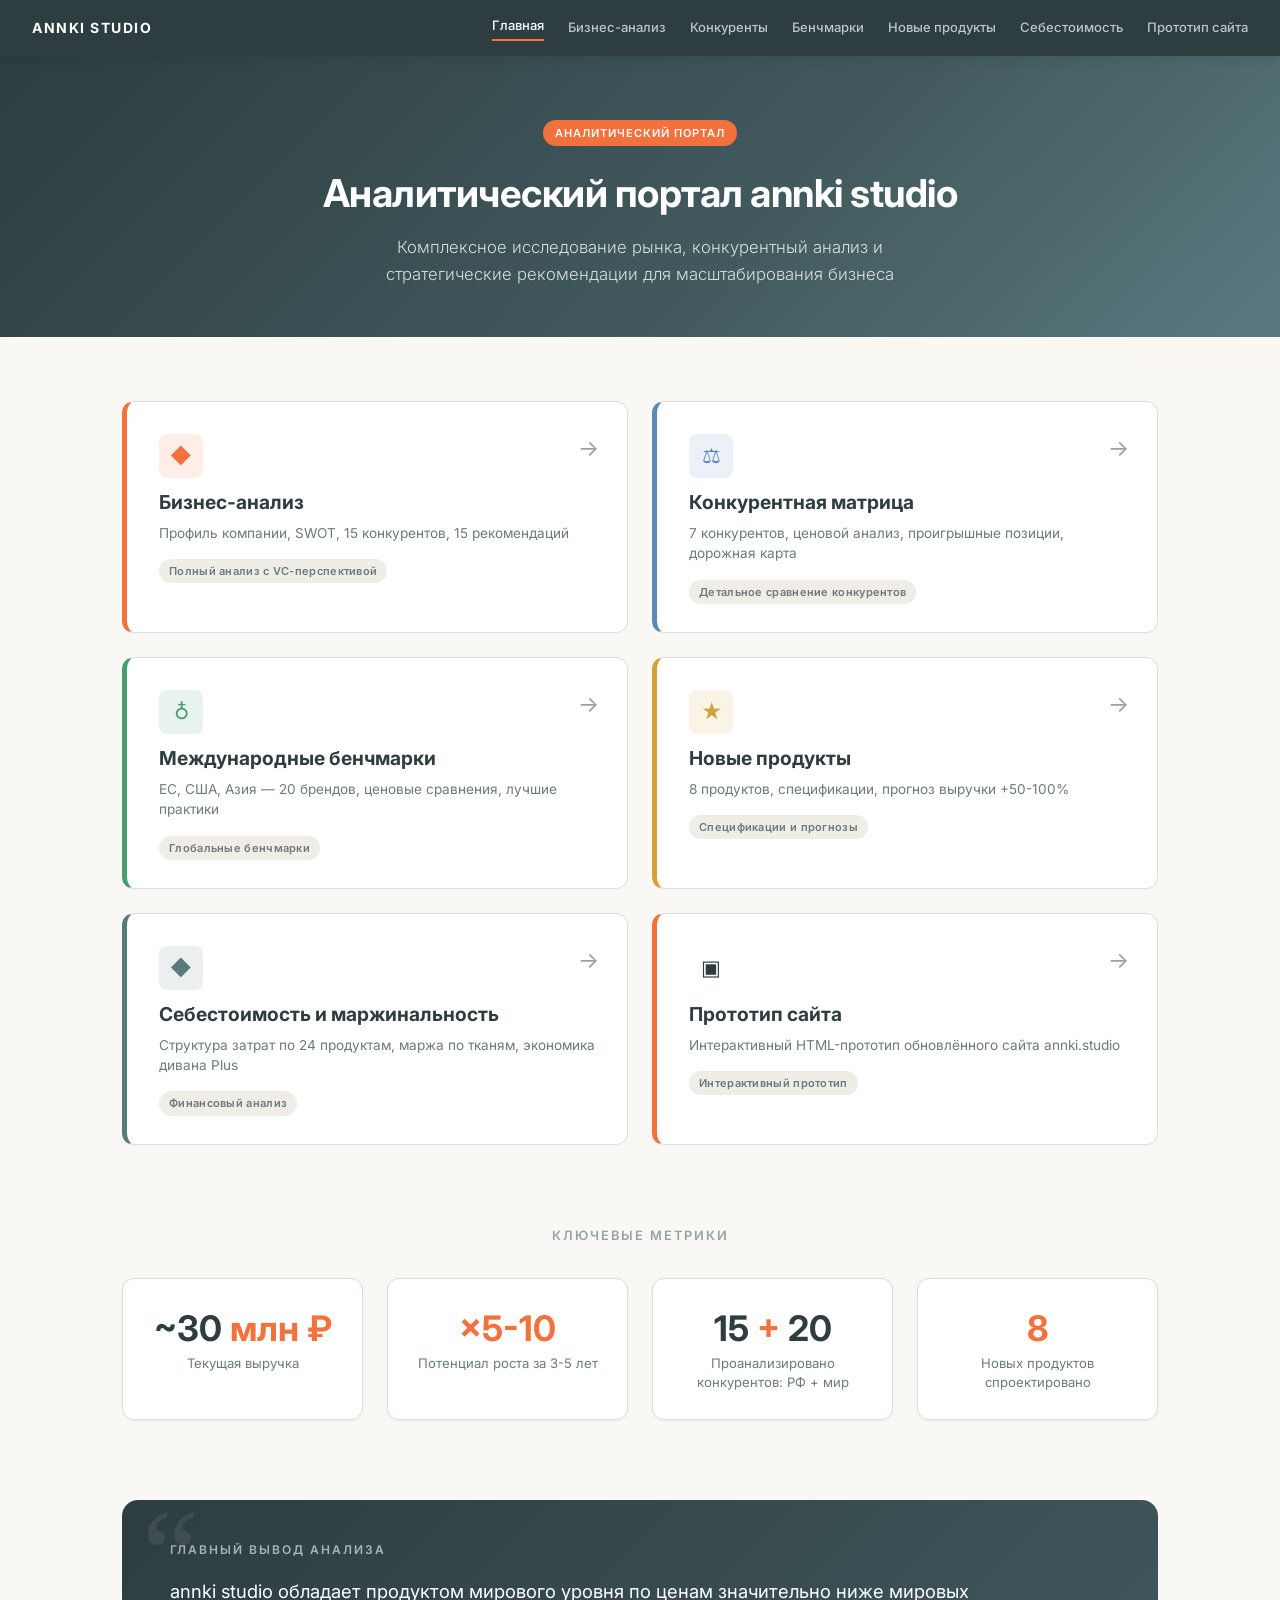
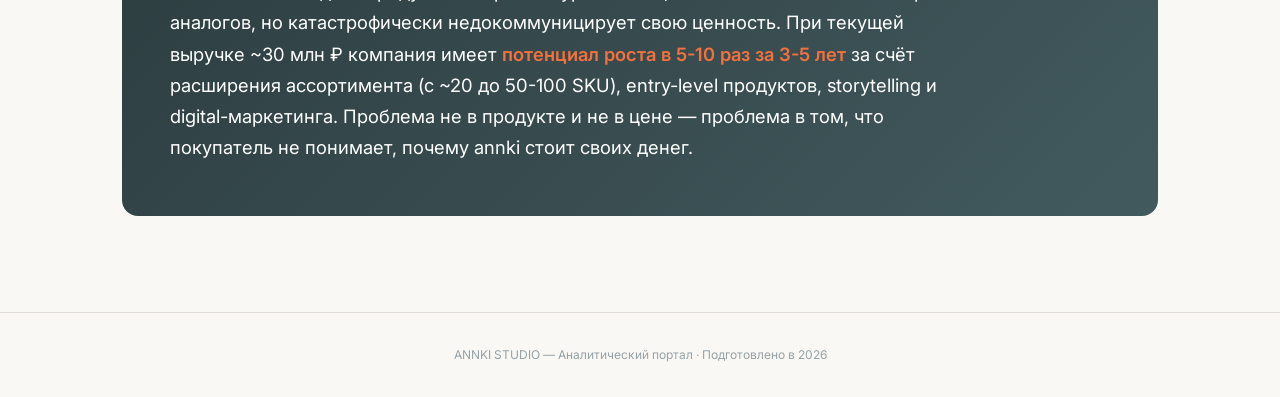
==== index.html @ 32418aeb "Initial commit: annki studio analytics portal" ====
<!DOCTYPE html>
<html lang="ru">
<head>
  <meta charset="UTF-8">
  <meta name="viewport" content="width=device-width, initial-scale=1.0">
  <title>ANNKI STUDIO — Аналитический портал</title>
  <link rel="stylesheet" href="style.css">
  <style>
    /* ── Dashboard-specific styles ── */
    .dashboard-grid {
      display: grid;
      grid-template-columns: repeat(auto-fit, minmax(340px, 1fr));
      gap: 1.5rem;
      margin: 2rem 0;
    }

    .dash-card {
      background: var(--white);
      border: 1px solid var(--border);
      border-left: 5px solid var(--accent);
      border-radius: var(--radius);
      padding: 2rem 2rem 1.75rem;
      text-decoration: none;
      color: inherit;
      display: flex;
      flex-direction: column;
      gap: 0.5rem;
      transition: box-shadow 0.25s, transform 0.25s, border-left-color 0.25s;
      position: relative;
      overflow: hidden;
    }

    .dash-card::after {
      content: '\2192';
      position: absolute;
      top: 1.75rem;
      right: 1.75rem;
      font-size: 1.4rem;
      color: var(--text-muted);
      transition: transform 0.25s, color 0.25s;
    }

    .dash-card:hover {
      box-shadow: var(--shadow-lg);
      transform: translateY(-4px);
      border-left-color: var(--primary);
    }

    .dash-card:hover::after {
      transform: translateX(4px);
      color: var(--accent);
    }

    .dash-card:nth-child(2) { border-left-color: var(--info); }
    .dash-card:nth-child(2):hover { border-left-color: var(--primary); }
    .dash-card:nth-child(3) { border-left-color: var(--success); }
    .dash-card:nth-child(3):hover { border-left-color: var(--primary); }
    .dash-card:nth-child(4) { border-left-color: var(--warning); }
    .dash-card:nth-child(4):hover { border-left-color: var(--primary); }
    .dash-card:nth-child(5) { border-left-color: var(--primary-light); }
    .dash-card:nth-child(5):hover { border-left-color: var(--primary); }

    .dash-card-icon {
      width: 44px;
      height: 44px;
      border-radius: var(--radius-sm);
      display: flex;
      align-items: center;
      justify-content: center;
      font-size: 1.3rem;
      margin-bottom: 0.25rem;
      flex-shrink: 0;
    }

    .dash-card:nth-child(1) .dash-card-icon { background: rgba(243,113,60,0.12); color: var(--accent); }
    .dash-card:nth-child(2) .dash-card-icon { background: rgba(90,138,181,0.12); color: var(--info); }
    .dash-card:nth-child(3) .dash-card-icon { background: rgba(74,158,110,0.12); color: var(--success); }
    .dash-card:nth-child(4) .dash-card-icon { background: rgba(212,160,60,0.12); color: var(--warning); }
    .dash-card:nth-child(5) .dash-card-icon { background: rgba(90,122,127,0.12); color: var(--primary-light); }

    .dash-card-title {
      font-size: 1.2rem;
      font-weight: 700;
      color: var(--primary-dark);
      line-height: 1.3;
      padding-right: 2rem;
    }

    .dash-card-subtitle {
      font-size: 0.85rem;
      color: var(--text-light);
      line-height: 1.5;
    }

    .dash-card-tag {
      display: inline-block;
      margin-top: 0.5rem;
      padding: 3px 10px;
      border-radius: 20px;
      font-size: 11px;
      font-weight: 600;
      letter-spacing: 0.3px;
      background: var(--cream-dark);
      color: var(--text-light);
      width: fit-content;
    }

    /* ── Metrics strip ── */
    .metrics-section {
      padding: 3rem 0;
    }

    .metrics-section .section-label {
      text-align: center;
      font-size: 0.8rem;
      text-transform: uppercase;
      letter-spacing: 2px;
      color: var(--text-muted);
      margin-bottom: 2rem;
      font-weight: 600;
    }

    .metrics-grid {
      display: grid;
      grid-template-columns: repeat(4, 1fr);
      gap: 1.5rem;
    }

    .metric-card {
      background: var(--white);
      border: 1px solid var(--border);
      border-radius: var(--radius);
      padding: 1.75rem;
      text-align: center;
      box-shadow: var(--shadow-sm);
      transition: box-shadow 0.2s, transform 0.2s;
    }

    .metric-card:hover {
      box-shadow: var(--shadow-md);
      transform: translateY(-2px);
    }

    .metric-value {
      font-size: 2.2rem;
      font-weight: 700;
      color: var(--primary-dark);
      line-height: 1.2;
      margin-bottom: 0.35rem;
    }

    .metric-value .accent {
      color: var(--accent);
    }

    .metric-label {
      font-size: 0.82rem;
      color: var(--text-light);
      line-height: 1.4;
    }

    /* ── Insight callout ── */
    .insight-block {
      background: linear-gradient(135deg, var(--primary-dark) 0%, var(--primary) 100%);
      border-radius: var(--radius-lg);
      padding: 2.5rem 3rem;
      color: var(--white);
      margin: 2rem 0;
      position: relative;
      overflow: hidden;
    }

    .insight-block::before {
      content: '\201C';
      position: absolute;
      top: -10px;
      left: 20px;
      font-size: 8rem;
      opacity: 0.08;
      font-family: Georgia, serif;
      line-height: 1;
    }

    .insight-label {
      font-size: 0.75rem;
      text-transform: uppercase;
      letter-spacing: 2px;
      opacity: 0.6;
      margin-bottom: 1rem;
      font-weight: 600;
    }

    .insight-text {
      font-size: 1.15rem;
      line-height: 1.7;
      font-weight: 400;
      max-width: 800px;
    }

    .insight-text strong {
      color: var(--accent);
      font-weight: 600;
    }

    /* ── Responsive overrides ── */
    @media (max-width: 768px) {
      .dashboard-grid {
        grid-template-columns: 1fr;
      }
      .metrics-grid {
        grid-template-columns: 1fr 1fr;
      }
      .insight-block {
        padding: 2rem 1.5rem;
      }
    }

    @media (max-width: 480px) {
      .metrics-grid {
        grid-template-columns: 1fr;
      }
    }
  </style>
</head>
<body>

  <!-- ── Navigation ── -->
  <nav class="top-nav">
    <a href="index.html" class="brand">ANNKI STUDIO</a>
    <a href="index.html" class="active">Главная</a>
    <a href="analysis.html">Бизнес-анализ</a>
    <a href="competitors.html">Конкуренты</a>
    <a href="benchmarks.html">Бенчмарки</a>
    <a href="new-products.html">Новые продукты</a>
    <a href="cost-analysis.html">Себестоимость</a>
    <a href="../annki-site-prototype/index.html">Прототип сайта</a>
  </nav>

  <!-- ── Hero ── -->
  <section class="hero">
    <div class="badge">Аналитический портал</div>
    <h1>Аналитический портал annki studio</h1>
    <p class="subtitle">Комплексное исследование рынка, конкурентный анализ и стратегические рекомендации для масштабирования бизнеса</p>
  </section>

  <!-- ── Dashboard Grid ── -->
  <div class="container">

    <div class="dashboard-grid">

      <a href="analysis.html" class="dash-card">
        <div class="dash-card-icon">&#9670;</div>
        <div class="dash-card-title">Бизнес-анализ</div>
        <div class="dash-card-subtitle">Профиль компании, SWOT, 15 конкурентов, 15 рекомендаций</div>
        <div class="dash-card-tag">Полный анализ с VC-перспективой</div>
      </a>

      <a href="competitors.html" class="dash-card">
        <div class="dash-card-icon">&#9878;</div>
        <div class="dash-card-title">Конкурентная матрица</div>
        <div class="dash-card-subtitle">7 конкурентов, ценовой анализ, проигрышные позиции, дорожная карта</div>
        <div class="dash-card-tag">Детальное сравнение конкурентов</div>
      </a>

      <a href="benchmarks.html" class="dash-card">
        <div class="dash-card-icon">&#9793;</div>
        <div class="dash-card-title">Международные бенчмарки</div>
        <div class="dash-card-subtitle">ЕС, США, Азия — 20 брендов, ценовые сравнения, лучшие практики</div>
        <div class="dash-card-tag">Глобальные бенчмарки</div>
      </a>

      <a href="new-products.html" class="dash-card">
        <div class="dash-card-icon">&#9733;</div>
        <div class="dash-card-title">Новые продукты</div>
        <div class="dash-card-subtitle">8 продуктов, спецификации, прогноз выручки +50-100%</div>
        <div class="dash-card-tag">Спецификации и прогнозы</div>
      </a>

      <a href="cost-analysis.html" class="dash-card">
        <div class="dash-card-icon">&#9670;</div>
        <div class="dash-card-title">Себестоимость и маржинальность</div>
        <div class="dash-card-subtitle">Структура затрат по 24 продуктам, маржа по тканям, экономика дивана Plus</div>
        <div class="dash-card-tag">Финансовый анализ</div>
      </a>

      <a href="../annki-site-prototype/index.html" class="dash-card">
        <div class="dash-card-icon">&#9635;</div>
        <div class="dash-card-title">Прототип сайта</div>
        <div class="dash-card-subtitle">Интерактивный HTML-прототип обновлённого сайта annki.studio</div>
        <div class="dash-card-tag">Интерактивный прототип</div>
      </a>

    </div>

    <!-- ── Key Metrics ── -->
    <div class="metrics-section">
      <div class="section-label">Ключевые метрики</div>
      <div class="metrics-grid">

        <div class="metric-card">
          <div class="metric-value">~30 <span class="accent">млн &#8381;</span></div>
          <div class="metric-label">Текущая выручка</div>
        </div>

        <div class="metric-card">
          <div class="metric-value"><span class="accent">&times;5-10</span></div>
          <div class="metric-label">Потенциал роста за 3-5 лет</div>
        </div>

        <div class="metric-card">
          <div class="metric-value">15 <span class="accent">+</span> 20</div>
          <div class="metric-label">Проанализировано конкурентов: РФ + мир</div>
        </div>

        <div class="metric-card">
          <div class="metric-value"><span class="accent">8</span></div>
          <div class="metric-label">Новых продуктов спроектировано</div>
        </div>

      </div>
    </div>

    <!-- ── Insight Callout ── -->
    <div class="insight-block">
      <div class="insight-label">Главный вывод анализа</div>
      <p class="insight-text">
        annki studio обладает продуктом мирового уровня по ценам значительно ниже мировых аналогов, но катастрофически недокоммуницирует свою ценность. При текущей выручке ~30 млн &#8381; компания имеет <strong>потенциал роста в 5-10 раз за 3-5 лет</strong> за счёт расширения ассортимента (с ~20 до 50-100 SKU), entry-level продуктов, storytelling и digital-маркетинга. Проблема не в продукте и не в цене — проблема в том, что покупатель не понимает, почему annki стоит своих денег.
      </p>
    </div>

  </div>

  <!-- ── Footer ── -->
  <footer class="report-footer">
    ANNKI STUDIO — Аналитический портал &middot; Подготовлено в 2026
  </footer>

</body>
</html>
---- style.css ----
/* ANNKI STUDIO — Reports Design System */
@import url('https://fonts.googleapis.com/css2?family=Inter:wght@300;400;500;600;700&display=swap');

:root {
  --primary: #425a5e;
  --primary-dark: #2d3d40;
  --primary-light: #5a7a7f;
  --accent: #f3713c;
  --accent-hover: #e0612e;
  --cream: #faf8f5;
  --cream-dark: #f0ece6;
  --text: #2d3d40;
  --text-light: #6b7b80;
  --text-muted: #95a3a7;
  --border: #e0ddd8;
  --white: #ffffff;
  --success: #4a9e6e;
  --warning: #d4a03c;
  --danger: #c0504d;
  --info: #5a8ab5;
  --shadow-sm: 0 1px 3px rgba(0,0,0,0.06);
  --shadow-md: 0 4px 12px rgba(0,0,0,0.08);
  --shadow-lg: 0 8px 30px rgba(0,0,0,0.12);
  --radius: 12px;
  --radius-sm: 8px;
  --radius-lg: 16px;
}

* { margin: 0; padding: 0; box-sizing: border-box; }

html { scroll-behavior: smooth; }

body {
  font-family: 'Inter', -apple-system, BlinkMacSystemFont, sans-serif;
  background: var(--cream);
  color: var(--text);
  line-height: 1.65;
  font-size: 15px;
}

/* ── Navigation ── */
.top-nav {
  position: sticky;
  top: 0;
  z-index: 100;
  background: var(--primary-dark);
  padding: 0 2rem;
  display: flex;
  align-items: center;
  height: 56px;
  gap: 1.5rem;
  box-shadow: var(--shadow-md);
}
.top-nav .brand {
  font-weight: 700;
  color: var(--white);
  font-size: 14px;
  letter-spacing: 1.5px;
  text-transform: uppercase;
  text-decoration: none;
  margin-right: auto;
}
.top-nav a {
  color: rgba(255,255,255,0.7);
  text-decoration: none;
  font-size: 13px;
  font-weight: 500;
  transition: color 0.2s;
  white-space: nowrap;
}
.top-nav a:hover, .top-nav a.active {
  color: var(--white);
}
.top-nav a.active {
  border-bottom: 2px solid var(--accent);
  padding-bottom: 2px;
}

/* ── Hero ── */
.hero {
  background: linear-gradient(135deg, var(--primary-dark) 0%, var(--primary) 60%, var(--primary-light) 100%);
  color: var(--white);
  padding: 4rem 2rem 3rem;
  text-align: center;
}
.hero h1 {
  font-size: 2.4rem;
  font-weight: 700;
  letter-spacing: -0.5px;
  margin-bottom: 0.5rem;
}
.hero .subtitle {
  font-size: 1.05rem;
  font-weight: 300;
  opacity: 0.8;
  max-width: 600px;
  margin: 0 auto;
}
.hero .badge {
  display: inline-block;
  background: var(--accent);
  color: white;
  font-size: 11px;
  font-weight: 600;
  padding: 4px 12px;
  border-radius: 20px;
  margin-bottom: 1rem;
  text-transform: uppercase;
  letter-spacing: 1px;
}

/* ── Layout ── */
.container {
  max-width: 1100px;
  margin: 0 auto;
  padding: 2rem;
}

/* ── Table of Contents ── */
.toc {
  background: var(--white);
  border-radius: var(--radius);
  padding: 2rem;
  margin-bottom: 2rem;
  box-shadow: var(--shadow-sm);
  border: 1px solid var(--border);
}
.toc h3 {
  font-size: 0.85rem;
  text-transform: uppercase;
  letter-spacing: 1.5px;
  color: var(--text-muted);
  margin-bottom: 1rem;
}
.toc ol {
  list-style: none;
  counter-reset: toc-counter;
  columns: 2;
  gap: 2rem;
}
.toc li {
  counter-increment: toc-counter;
  margin-bottom: 0.5rem;
}
.toc li::before {
  content: counter(toc-counter, decimal-leading-zero);
  color: var(--accent);
  font-weight: 700;
  font-size: 13px;
  margin-right: 8px;
}
.toc a {
  color: var(--text);
  text-decoration: none;
  font-size: 14px;
  transition: color 0.2s;
}
.toc a:hover {
  color: var(--accent);
}

/* ── Sections ── */
.section {
  background: var(--white);
  border-radius: var(--radius);
  padding: 2.5rem;
  margin-bottom: 1.5rem;
  box-shadow: var(--shadow-sm);
  border: 1px solid var(--border);
}

.section-title {
  font-size: 1.5rem;
  font-weight: 700;
  color: var(--primary-dark);
  margin-bottom: 1.5rem;
  padding-bottom: 0.75rem;
  border-bottom: 2px solid var(--cream-dark);
  display: flex;
  align-items: center;
  gap: 0.75rem;
}
.section-title .num {
  background: var(--primary);
  color: var(--white);
  width: 36px;
  height: 36px;
  border-radius: 50%;
  display: inline-flex;
  align-items: center;
  justify-content: center;
  font-size: 14px;
  font-weight: 700;
  flex-shrink: 0;
}

h3 {
  font-size: 1.1rem;
  font-weight: 600;
  color: var(--primary-dark);
  margin: 1.5rem 0 0.75rem;
}

h4 {
  font-size: 0.95rem;
  font-weight: 600;
  color: var(--primary);
  margin: 1.25rem 0 0.5rem;
}

p { margin-bottom: 0.75rem; }

/* ── Tables ── */
.table-wrap {
  overflow-x: auto;
  margin: 1rem 0;
  border-radius: var(--radius-sm);
  border: 1px solid var(--border);
}
table {
  width: 100%;
  border-collapse: collapse;
  font-size: 13.5px;
}
thead {
  background: var(--primary);
  color: var(--white);
}
th {
  padding: 10px 14px;
  text-align: left;
  font-weight: 600;
  font-size: 12px;
  text-transform: uppercase;
  letter-spacing: 0.5px;
  white-space: nowrap;
}
td {
  padding: 10px 14px;
  border-bottom: 1px solid var(--border);
  vertical-align: top;
}
tbody tr:last-child td { border-bottom: none; }
tbody tr:nth-child(even) { background: var(--cream); }
tbody tr:hover { background: var(--cream-dark); }
td strong { color: var(--primary-dark); }

/* Special cell colors */
.cell-positive { color: var(--success); font-weight: 600; }
.cell-negative { color: var(--danger); font-weight: 600; }
.cell-neutral { color: var(--text-muted); }
.cell-accent { color: var(--accent); font-weight: 600; }
.cell-highlight { background: rgba(243, 113, 60, 0.08) !important; }

/* ── Cards ── */
.card-grid {
  display: grid;
  grid-template-columns: repeat(auto-fit, minmax(300px, 1fr));
  gap: 1.25rem;
  margin: 1.5rem 0;
}
.card {
  background: var(--cream);
  border: 1px solid var(--border);
  border-radius: var(--radius-sm);
  padding: 1.5rem;
  transition: box-shadow 0.2s, transform 0.2s;
}
.card:hover {
  box-shadow: var(--shadow-md);
  transform: translateY(-2px);
}
.card-title {
  font-size: 1rem;
  font-weight: 700;
  color: var(--primary-dark);
  margin-bottom: 0.5rem;
  display: flex;
  align-items: center;
  gap: 0.5rem;
}
.card-subtitle {
  font-size: 0.8rem;
  color: var(--text-muted);
  margin-bottom: 0.75rem;
}
.card ul {
  list-style: none;
  font-size: 13.5px;
}
.card li {
  padding: 0.25rem 0;
  padding-left: 1.2rem;
  position: relative;
}
.card li::before {
  content: '';
  position: absolute;
  left: 0;
  top: 0.65rem;
  width: 6px;
  height: 6px;
  border-radius: 50%;
  background: var(--accent);
}

/* ── Key-Value pairs ── */
.kv-grid {
  display: grid;
  grid-template-columns: repeat(auto-fit, minmax(200px, 1fr));
  gap: 1rem;
  margin: 1rem 0;
}
.kv-item {
  background: var(--cream);
  padding: 1rem 1.25rem;
  border-radius: var(--radius-sm);
  border-left: 3px solid var(--accent);
}
.kv-label {
  font-size: 11px;
  text-transform: uppercase;
  letter-spacing: 1px;
  color: var(--text-muted);
  margin-bottom: 4px;
}
.kv-value {
  font-size: 1.35rem;
  font-weight: 700;
  color: var(--primary-dark);
}
.kv-value.small { font-size: 1rem; }

/* ── Tags / Badges ── */
.tag {
  display: inline-block;
  padding: 3px 10px;
  border-radius: 20px;
  font-size: 11px;
  font-weight: 600;
  letter-spacing: 0.3px;
}
.tag-high { background: #fde8e0; color: var(--accent); }
.tag-medium { background: #fef3d7; color: #9a7b2c; }
.tag-low { background: #e0f0e8; color: #3d7a54; }
.tag-critical { background: var(--danger); color: white; }
.tag-primary { background: var(--primary); color: white; }

/* ── Blockquote / Callout ── */
.callout {
  background: var(--cream);
  border-left: 4px solid var(--accent);
  padding: 1.25rem 1.5rem;
  border-radius: 0 var(--radius-sm) var(--radius-sm) 0;
  margin: 1.25rem 0;
  font-size: 14px;
}
.callout.callout-primary { border-left-color: var(--primary); }
.callout.callout-success { border-left-color: var(--success); }
.callout.callout-warning { border-left-color: var(--warning); }
.callout.callout-danger { border-left-color: var(--danger); }
.callout strong { color: var(--primary-dark); }

/* ── Positioning chart (ASCII art) ── */
.chart-ascii {
  background: var(--primary-dark);
  color: #a8c8cc;
  font-family: 'SF Mono', 'Fira Code', monospace;
  font-size: 13px;
  padding: 2rem;
  border-radius: var(--radius-sm);
  overflow-x: auto;
  line-height: 1.6;
  margin: 1rem 0;
}
.chart-ascii .highlight { color: var(--accent); font-weight: 700; }

/* ── Lists ── */
ul, ol { margin: 0.5rem 0 0.75rem 1.5rem; }
li { margin-bottom: 0.3rem; }

/* ── SWOT grid ── */
.swot-grid {
  display: grid;
  grid-template-columns: 1fr 1fr;
  gap: 1rem;
  margin: 1rem 0;
}
.swot-box {
  padding: 1.5rem;
  border-radius: var(--radius-sm);
  border: 1px solid var(--border);
}
.swot-box h4 {
  margin-top: 0;
  font-size: 0.85rem;
  text-transform: uppercase;
  letter-spacing: 1px;
  margin-bottom: 0.75rem;
}
.swot-s { background: #e8f5e9; }
.swot-s h4 { color: #2e7d32; }
.swot-w { background: #fce4ec; }
.swot-w h4 { color: #c62828; }
.swot-o { background: #e3f2fd; }
.swot-o h4 { color: #1565c0; }
.swot-t { background: #fff3e0; }
.swot-t h4 { color: #e65100; }

/* ── Progress / Timeline ── */
.timeline {
  position: relative;
  padding-left: 2rem;
  margin: 1rem 0;
}
.timeline::before {
  content: '';
  position: absolute;
  left: 8px;
  top: 0;
  bottom: 0;
  width: 2px;
  background: var(--border);
}
.timeline-item {
  position: relative;
  margin-bottom: 1.5rem;
}
.timeline-item::before {
  content: '';
  position: absolute;
  left: -1.65rem;
  top: 4px;
  width: 12px;
  height: 12px;
  border-radius: 50%;
  background: var(--accent);
  border: 2px solid var(--white);
}
.timeline-date {
  font-size: 12px;
  font-weight: 600;
  color: var(--accent);
  text-transform: uppercase;
  letter-spacing: 0.5px;
}
.timeline-content {
  font-size: 14px;
}

/* ── Price comparison bar ── */
.price-bar-wrap {
  margin: 0.5rem 0;
}
.price-bar-label {
  font-size: 13px;
  font-weight: 500;
  display: flex;
  justify-content: space-between;
  margin-bottom: 3px;
}
.price-bar {
  height: 8px;
  border-radius: 4px;
  background: var(--cream-dark);
  overflow: hidden;
}
.price-bar-fill {
  height: 100%;
  border-radius: 4px;
  background: var(--primary);
  transition: width 0.5s;
}
.price-bar-fill.accent { background: var(--accent); }

/* ── Footer ── */
.report-footer {
  text-align: center;
  padding: 2rem;
  color: var(--text-muted);
  font-size: 12px;
  border-top: 1px solid var(--border);
  margin-top: 2rem;
}

/* ── Responsive ── */
@media (max-width: 768px) {
  .top-nav { padding: 0 1rem; gap: 0.75rem; overflow-x: auto; }
  .top-nav a { font-size: 12px; }
  .hero { padding: 2.5rem 1.5rem 2rem; }
  .hero h1 { font-size: 1.75rem; }
  .container { padding: 1rem; }
  .section { padding: 1.5rem; }
  .toc ol { columns: 1; }
  .card-grid { grid-template-columns: 1fr; }
  .swot-grid { grid-template-columns: 1fr; }
  .kv-grid { grid-template-columns: 1fr 1fr; }
}

@media print {
  .top-nav { display: none; }
  .hero { padding: 2rem; }
  .section { break-inside: avoid; box-shadow: none; border: 1px solid #ddd; }
  body { font-size: 12px; }
}
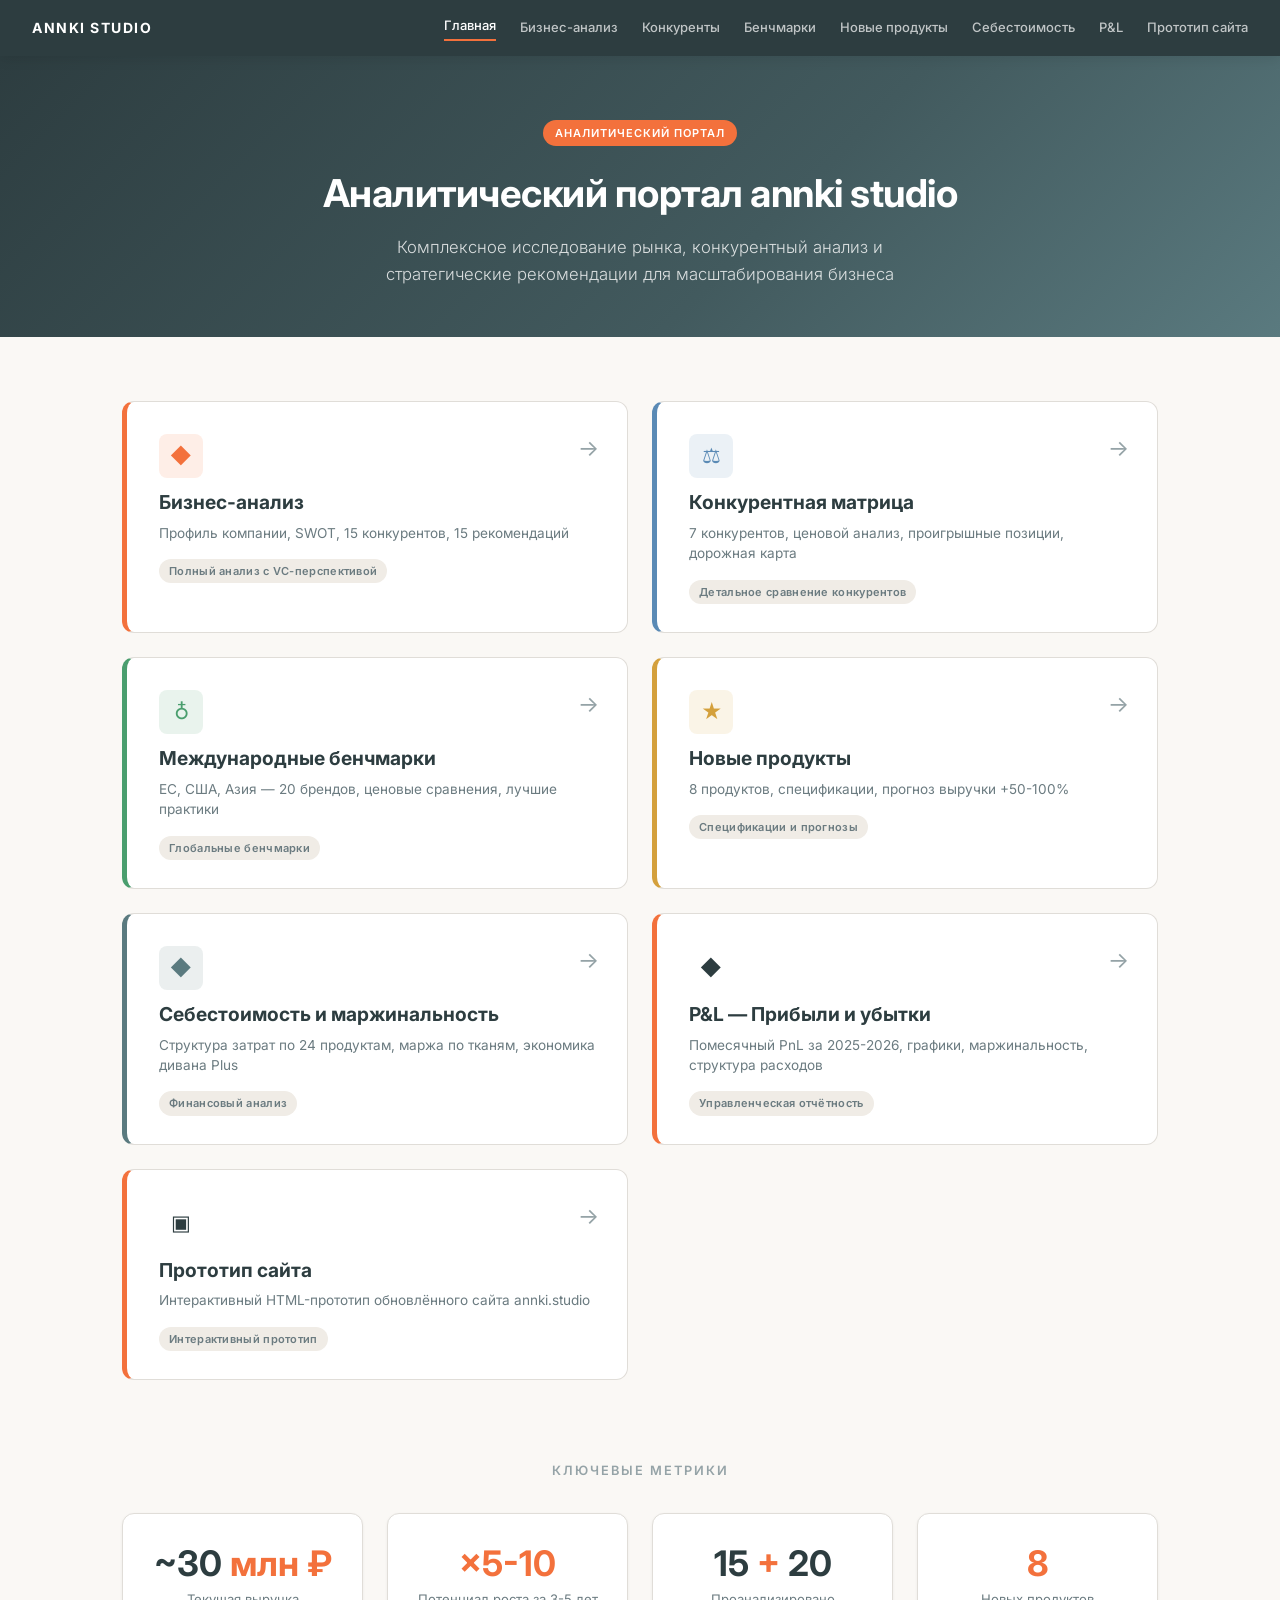
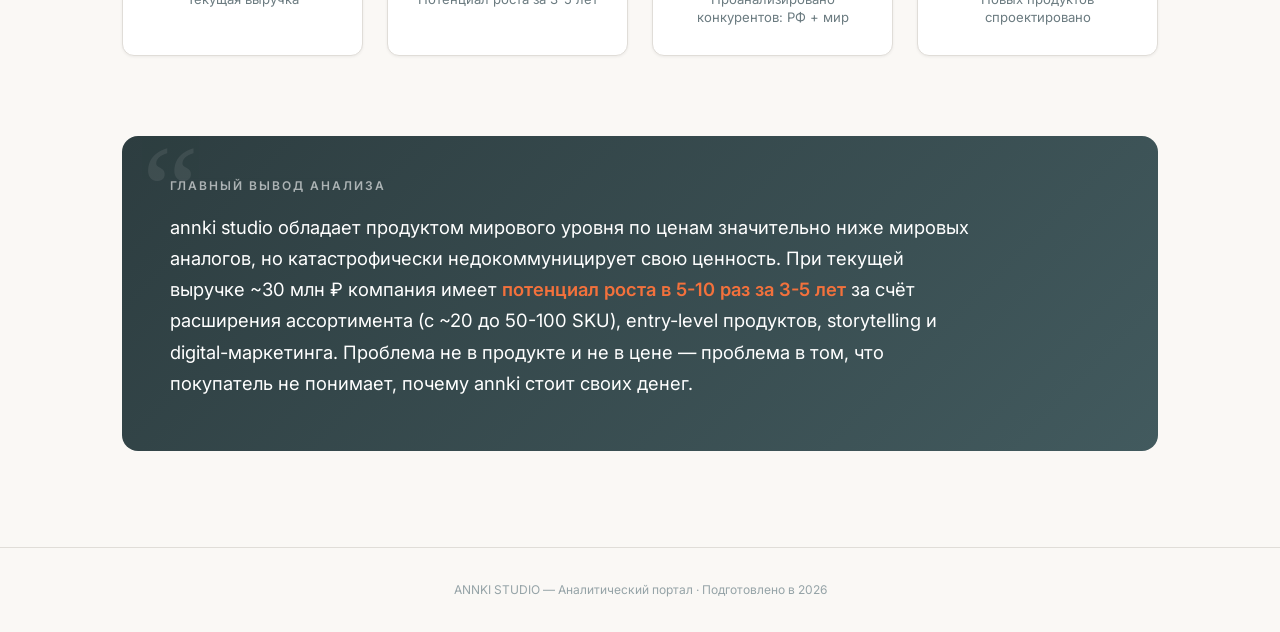
==== commit f95d580b: "Добавлен PnL дашборд с детализацией по сотрудникам - pnl.html: помесячный P&L 2025 (факт) и 2026 (пл" ====
--- a/index.html
+++ b/index.html
@@ -233,6 +233,7 @@
     <a href="benchmarks.html">Бенчмарки</a>
     <a href="new-products.html">Новые продукты</a>
     <a href="cost-analysis.html">Себестоимость</a>
+    <a href="pnl.html">P&L</a>
     <a href="../annki-site-prototype/index.html">Прототип сайта</a>
   </nav>
 
@@ -281,6 +282,13 @@
         <div class="dash-card-title">Себестоимость и маржинальность</div>
         <div class="dash-card-subtitle">Структура затрат по 24 продуктам, маржа по тканям, экономика дивана Plus</div>
         <div class="dash-card-tag">Финансовый анализ</div>
+      </a>
+
+      <a href="pnl.html" class="dash-card">
+        <div class="dash-card-icon">&#9670;</div>
+        <div class="dash-card-title">P&L — Прибыли и убытки</div>
+        <div class="dash-card-subtitle">Помесячный PnL за 2025-2026, графики, маржинальность, структура расходов</div>
+        <div class="dash-card-tag">Управленческая отчётность</div>
       </a>
 
       <a href="../annki-site-prototype/index.html" class="dash-card">
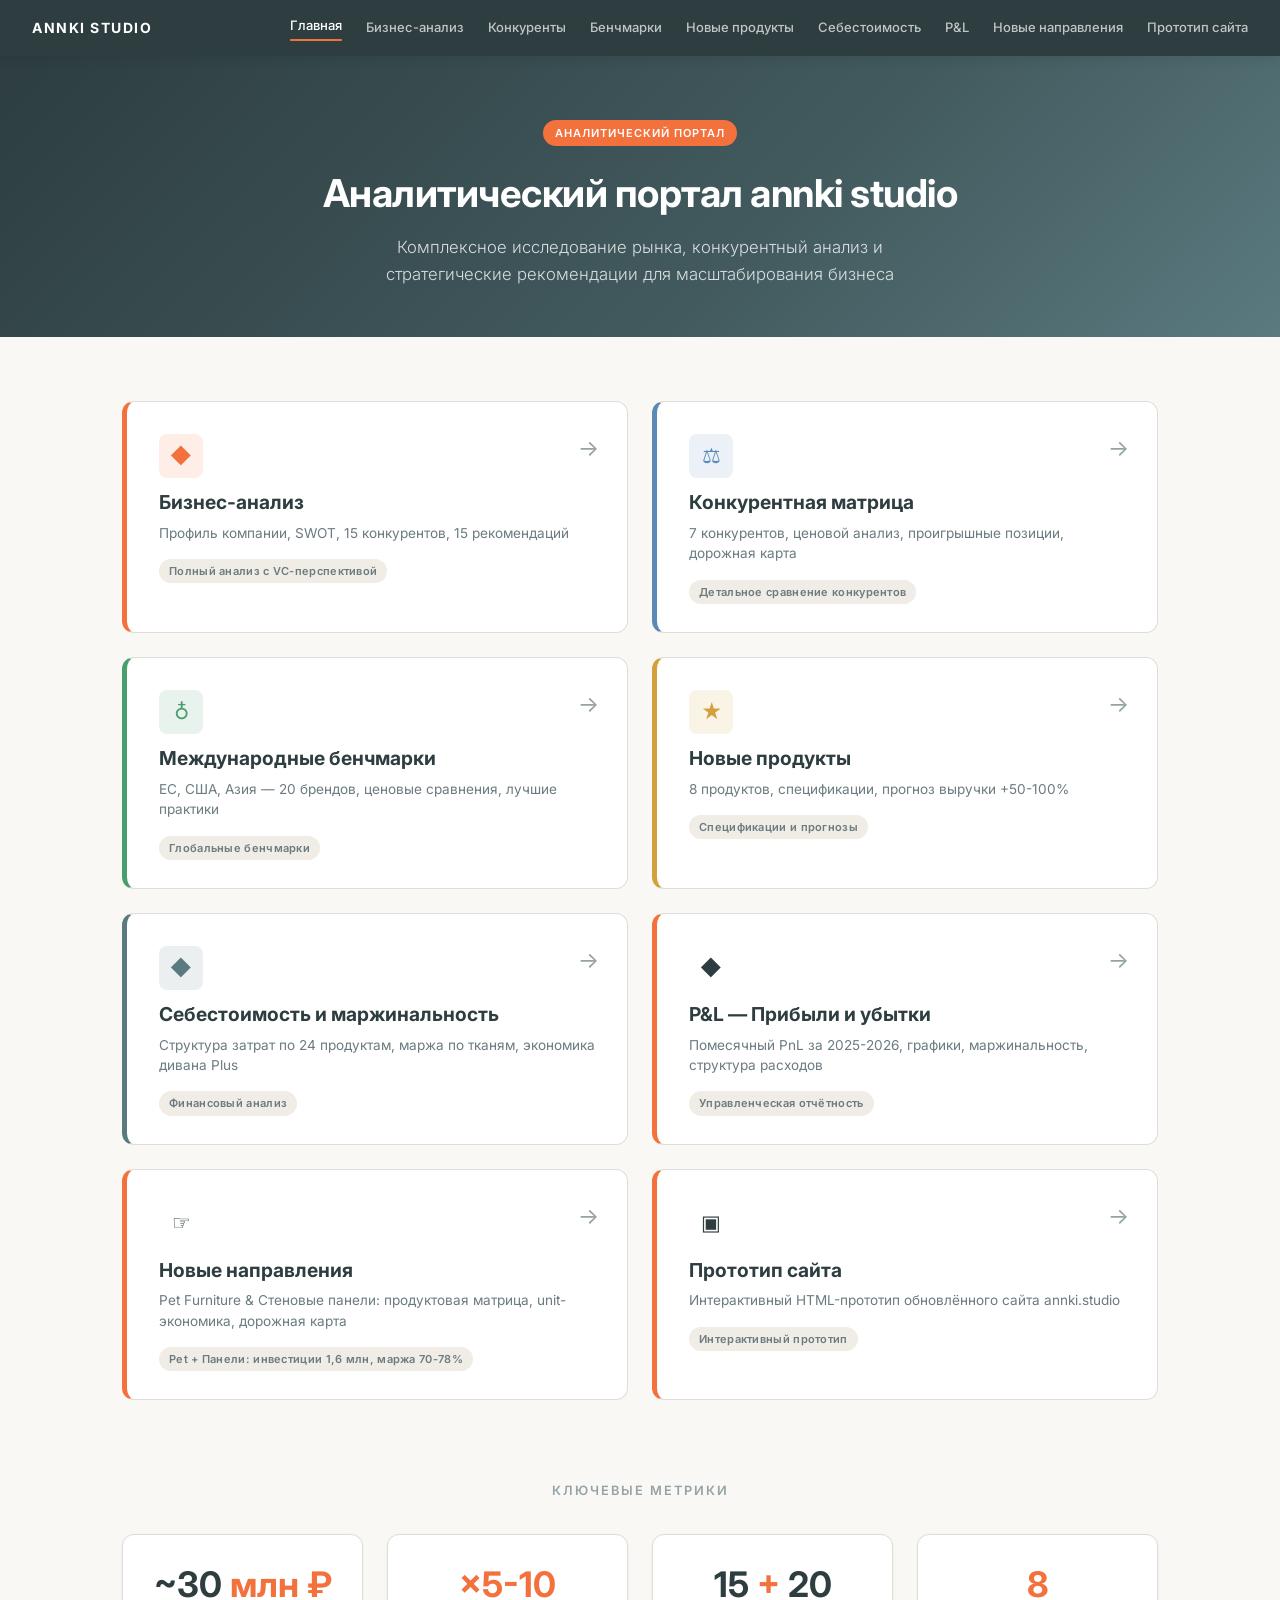
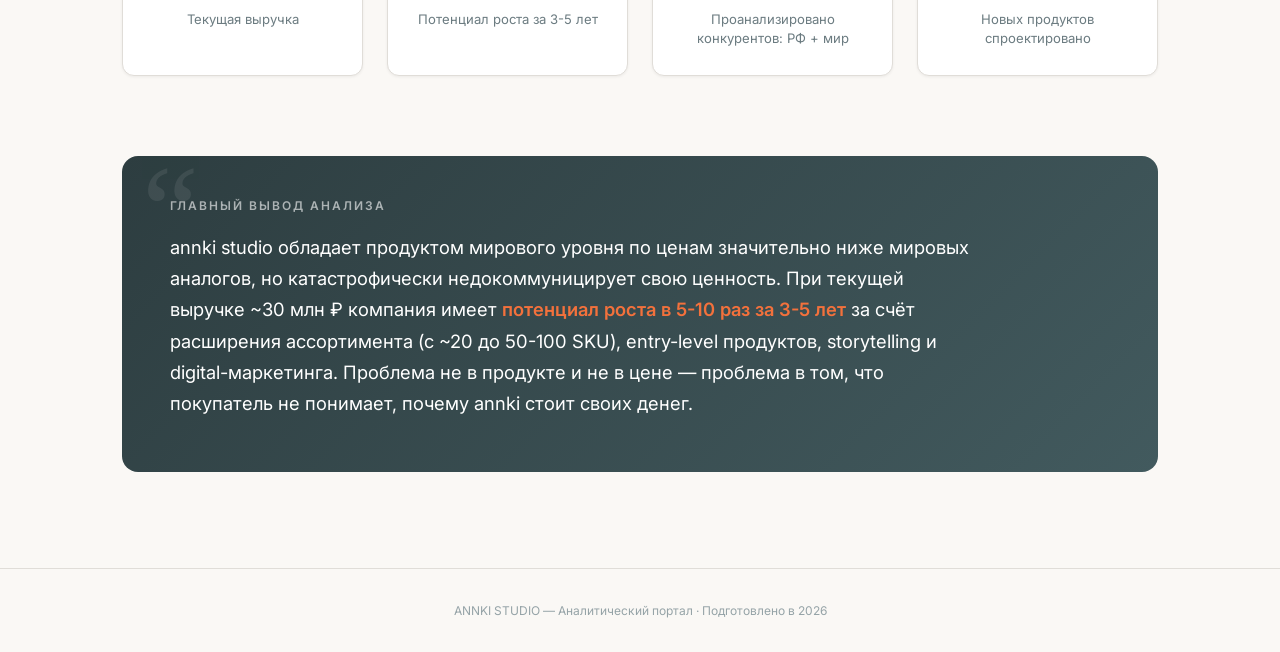
==== commit 14a2658e: "Добавлена страница «Новые направления» (Pet Furniture & Стеновые панели) Полная проработка двух напр" ====
--- a/index.html
+++ b/index.html
@@ -234,6 +234,7 @@
     <a href="new-products.html">Новые продукты</a>
     <a href="cost-analysis.html">Себестоимость</a>
     <a href="pnl.html">P&L</a>
+    <a href="new-directions.html">Новые направления</a>
     <a href="../annki-site-prototype/index.html">Прототип сайта</a>
   </nav>
 
@@ -289,6 +290,13 @@
         <div class="dash-card-title">P&L — Прибыли и убытки</div>
         <div class="dash-card-subtitle">Помесячный PnL за 2025-2026, графики, маржинальность, структура расходов</div>
         <div class="dash-card-tag">Управленческая отчётность</div>
+      </a>
+
+      <a href="new-directions.html" class="dash-card">
+        <div class="dash-card-icon">&#9758;</div>
+        <div class="dash-card-title">Новые направления</div>
+        <div class="dash-card-subtitle">Pet Furniture & Стеновые панели: продуктовая матрица, unit-экономика, дорожная карта</div>
+        <div class="dash-card-tag">Pet + Панели: инвестиции 1,6 млн, маржа 70-78%</div>
       </a>
 
       <a href="../annki-site-prototype/index.html" class="dash-card">
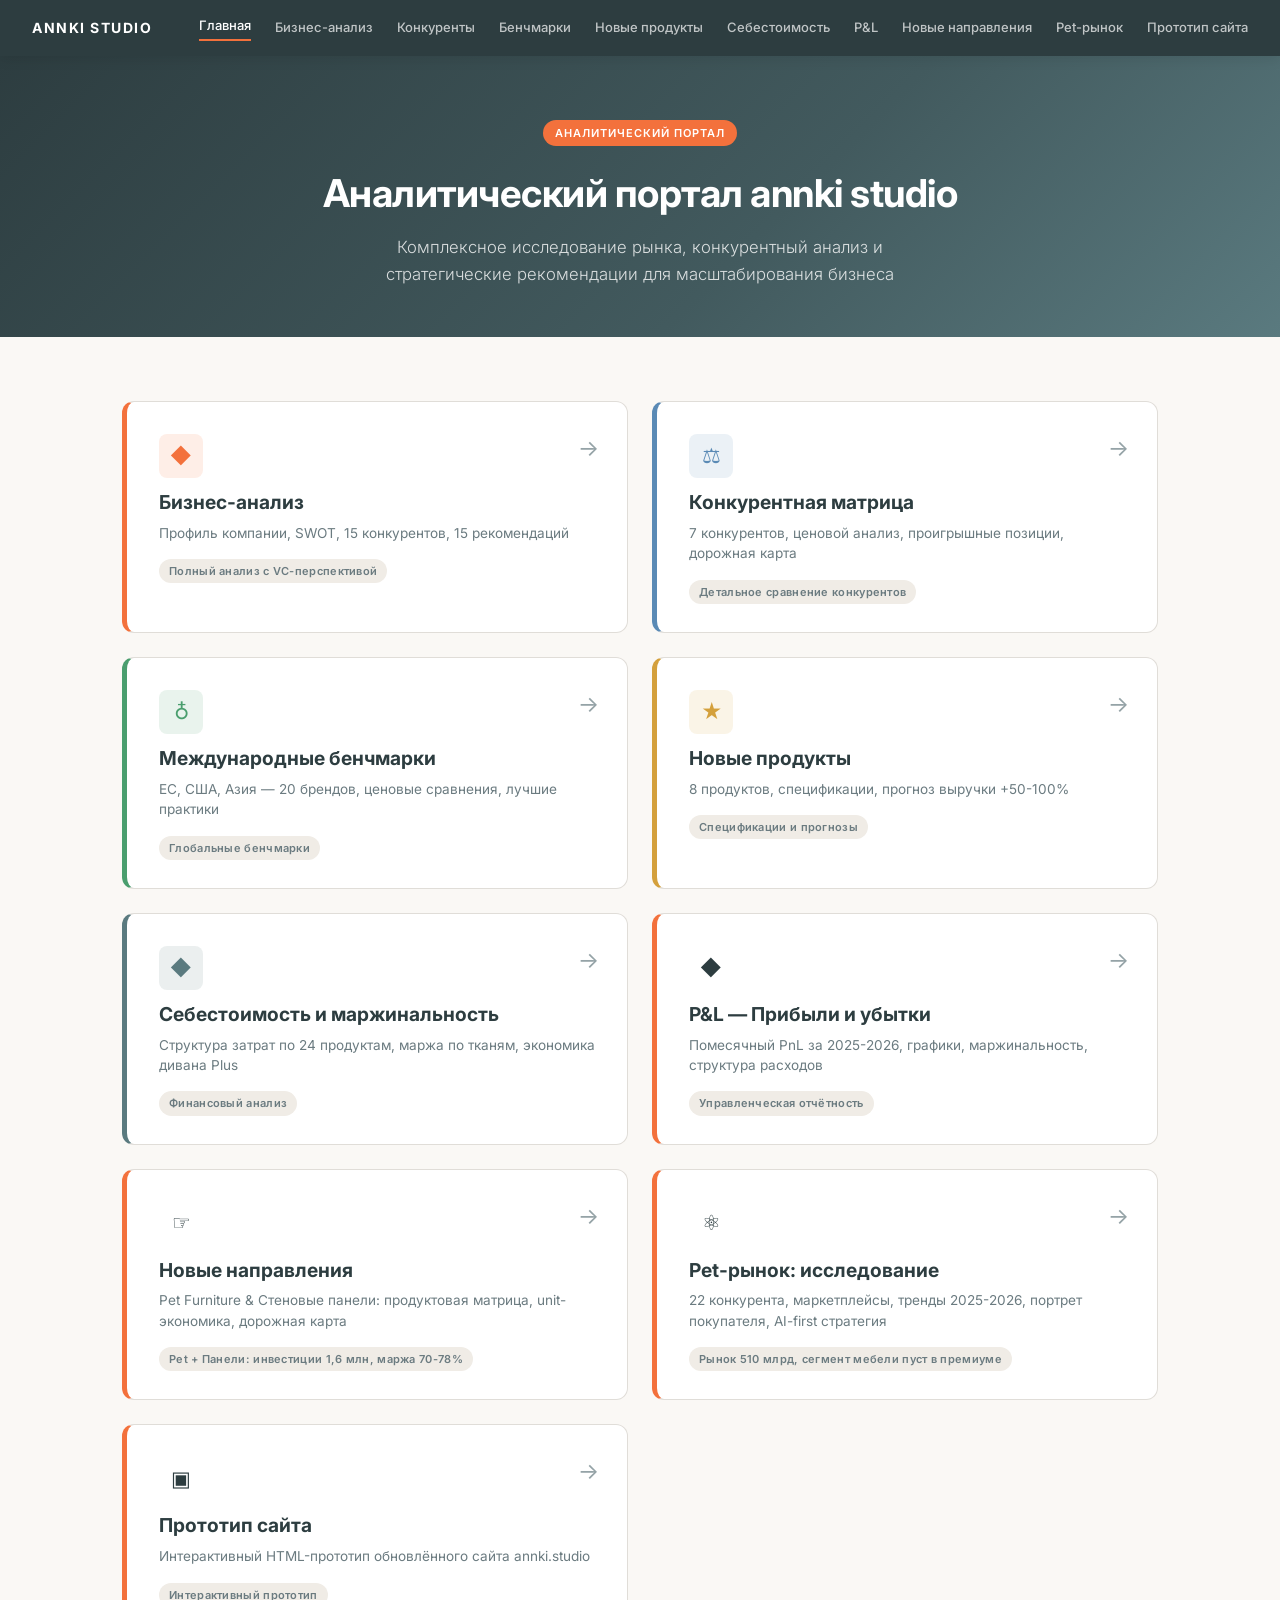
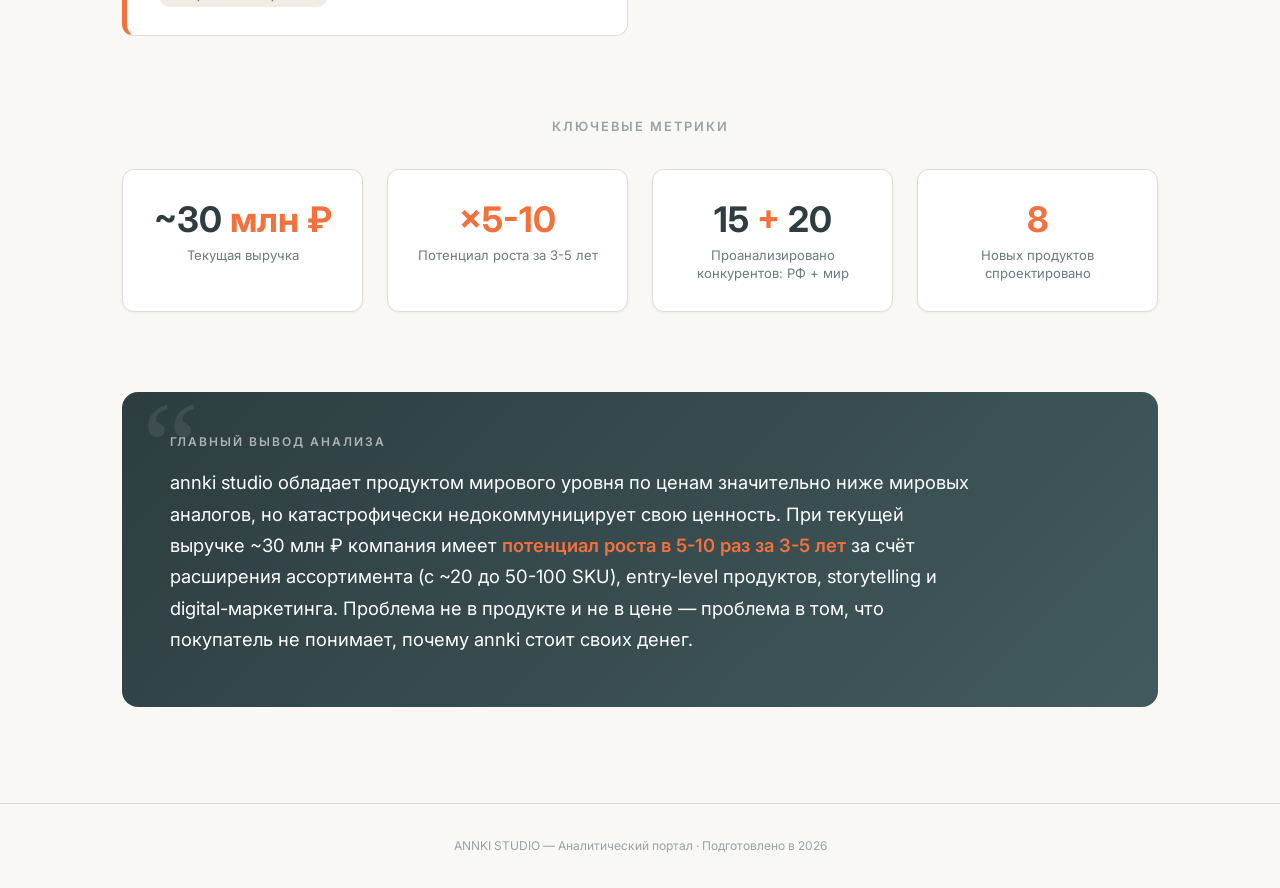
==== commit ef807797: "Добавлены исследования pet-бренда: рынок, бренд-платформа, AI-инструменты - pet-market.html: глубоки" ====
--- a/index.html
+++ b/index.html
@@ -235,6 +235,7 @@
     <a href="cost-analysis.html">Себестоимость</a>
     <a href="pnl.html">P&L</a>
     <a href="new-directions.html">Новые направления</a>
+    <a href="pet-market.html">Pet-рынок</a>
     <a href="../annki-site-prototype/index.html">Прототип сайта</a>
   </nav>
 
@@ -297,6 +298,13 @@
         <div class="dash-card-title">Новые направления</div>
         <div class="dash-card-subtitle">Pet Furniture & Стеновые панели: продуктовая матрица, unit-экономика, дорожная карта</div>
         <div class="dash-card-tag">Pet + Панели: инвестиции 1,6 млн, маржа 70-78%</div>
+      </a>
+
+      <a href="pet-market.html" class="dash-card">
+        <div class="dash-card-icon">&#9883;</div>
+        <div class="dash-card-title">Pet-рынок: исследование</div>
+        <div class="dash-card-subtitle">22 конкурента, маркетплейсы, тренды 2025-2026, портрет покупателя, AI-first стратегия</div>
+        <div class="dash-card-tag">Рынок 510 млрд, сегмент мебели пуст в премиуме</div>
       </a>
 
       <a href="../annki-site-prototype/index.html" class="dash-card">
